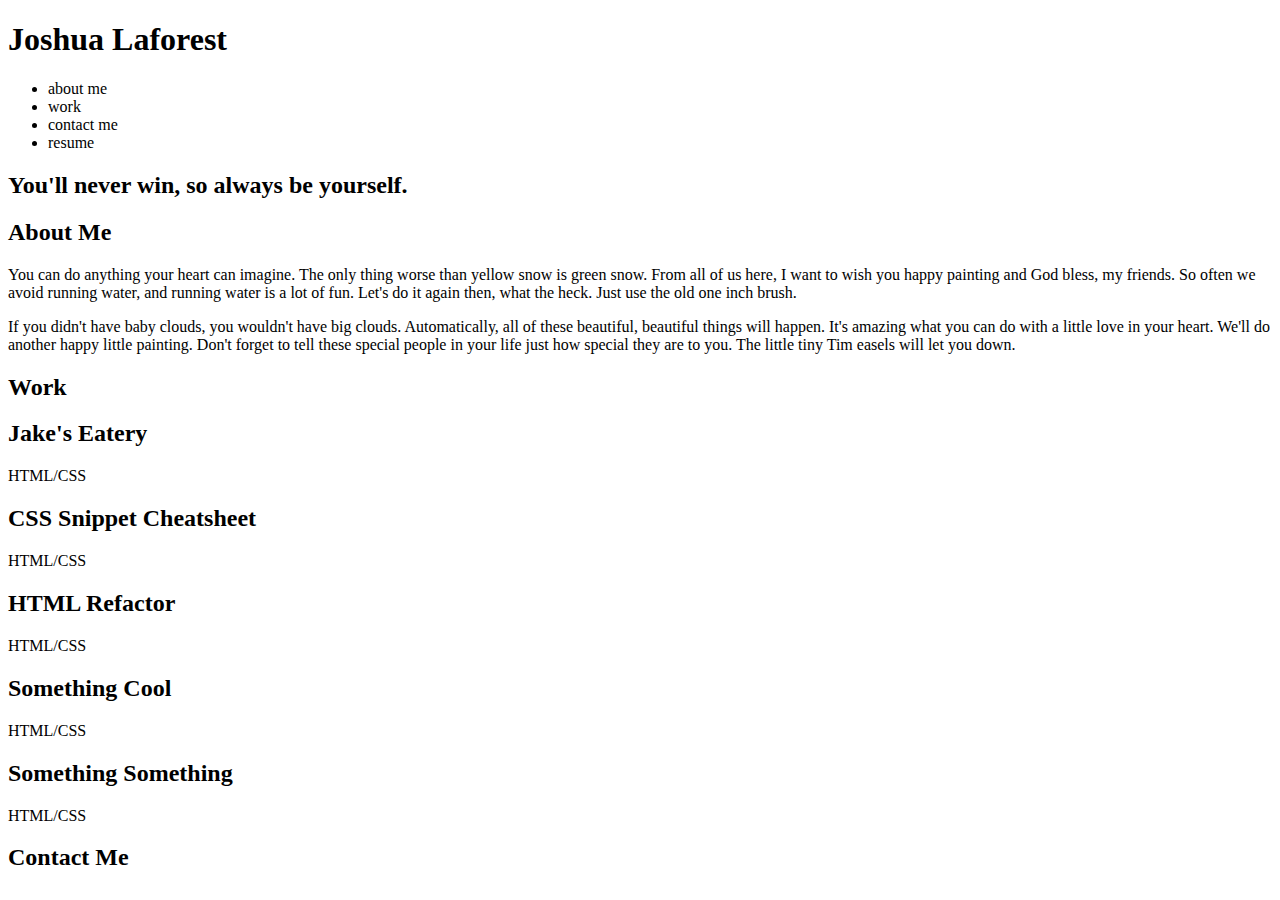
==== starter/index.html @ 03d93b62 "added projects scaffolding to work section" ====
<!DOCTYPE html>
<html lang="en-gb">

<head>
  <meta charset="UTF-8">
  <meta name="viewport" content="width=device-width, initial-scale=1.0">
  <meta http-equiv="X-UA-Compatible" content="ie=edge">
  <title>Joshua Laforest // Web Developer</title>
  <link rel="stylesheet" href="./assets/css/style.css" />
</head>

<body>
  <!-- main logo / nav -->
  <header>
    <h1 class="block-with-title">Joshua Laforest</h1>
    <nav>
      <ul>
        <li>about me</li>
        <li>work</li>
        <li>contact me</li>
        <li>resume</li>
      </ul>
    </nav>
  </header>

  <!-- hero banner -->
  <section class="hero-banner">
    <div>
      <h2 class="block-with-title">You'll never win, so always be yourself.</h2>
    </div>
  </section>

  <main class="page-wrapper">
    <!-- about me -->
    <section class="page-section" id="about">
      <h2>About Me</h2>
      <p>
        You can do anything your heart can imagine. The only thing worse than yellow snow is green snow. From all of us here, I want to wish you happy painting and God bless, my friends. So often we avoid running water, and running water is a lot of fun. Let's do it again then, what the heck. Just use the old one inch brush.
      </p>
      <p>
        If you didn't have baby clouds, you wouldn't have big clouds. Automatically, all of these beautiful, beautiful things will happen. It's amazing what you can do with a little love in your heart. We'll do another happy little painting. Don't forget to tell these special people in your life just how special they are to you. The little tiny Tim easels will let you down.
      </p>
    </section>

    <!-- portfolio container -->
    <section class="page-section" id="work">
      <h2>Work</h2>
      <div class="grid">
        <div class="grid-item">
          <header>
            <h2 class="block-with-title">Jake's Eatery</h2>
            <p>HTML/CSS</p>
          </header>
        </div>
        <div class="grid-item">
          <header>
            <h2 class="block-with-title">CSS Snippet Cheatsheet</h2>
            <p>HTML/CSS</p>
          </header>
        </div>
        <div class="grid-item">
          <header>
            <h2 class="block-with-title">HTML Refactor</h2>
            <p>HTML/CSS</p>
          </header>
        </div>
        <div class="grid-item">
          <header>
            <h2 class="block-with-title">Something Cool</h2>
            <p>HTML/CSS</p>
          </header>
        </div>
        <div class="grid-item">
          <header>
            <h2 class="block-with-title">Something Something</h2>
            <p>HTML/CSS</p>
          </header>
        </div>
      </div>
    </section>

    <!-- contact -->
    <section class="page-section contact" id="contact">
      <h2>Contact Me</h2>
    </section>
  </main>
</body>

</html>
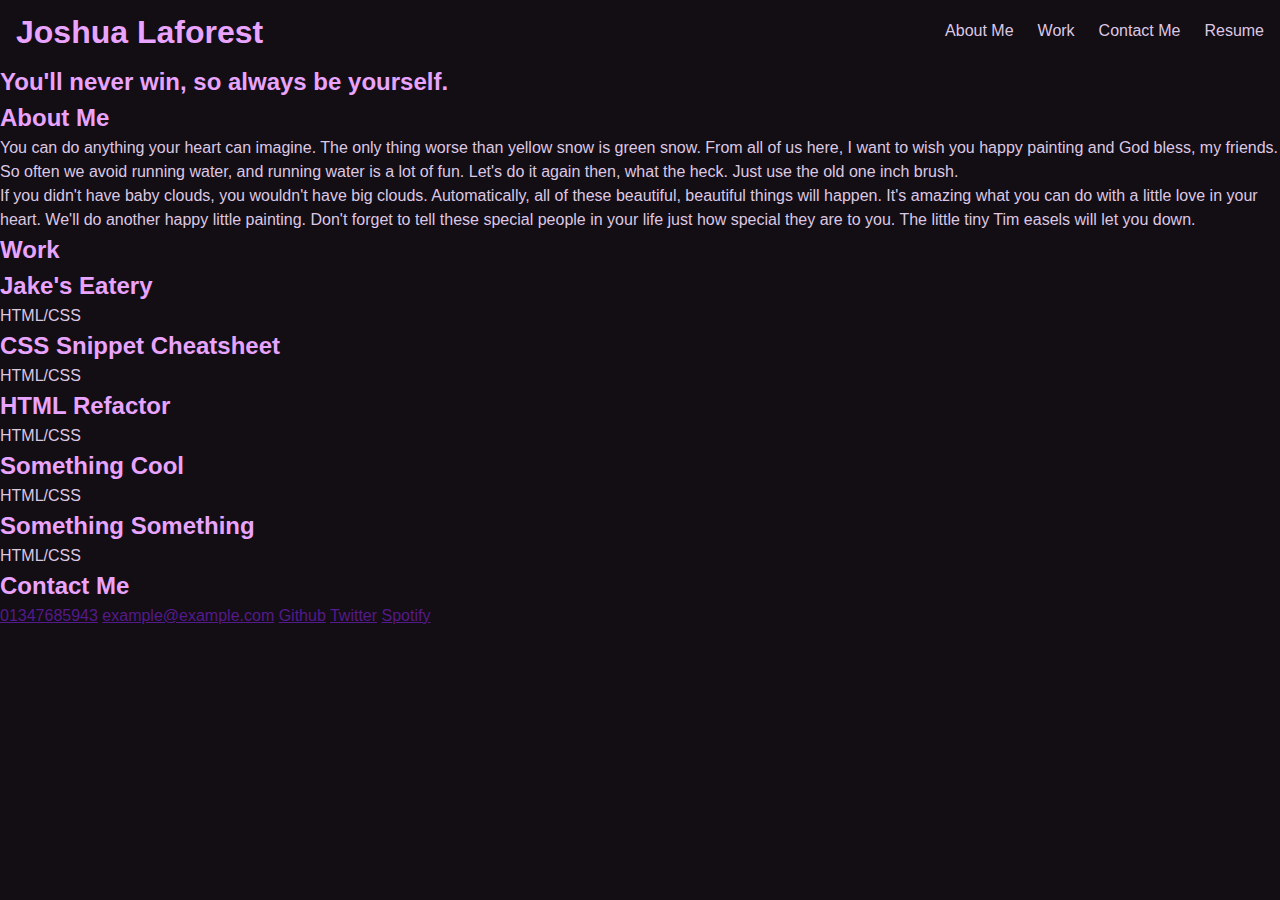
==== commit 6b9b7422: "styled nav links" ====
--- a/starter/index.html
+++ b/starter/index.html
@@ -6,20 +6,18 @@
   <meta name="viewport" content="width=device-width, initial-scale=1.0">
   <meta http-equiv="X-UA-Compatible" content="ie=edge">
   <title>Joshua Laforest // Web Developer</title>
-  <link rel="stylesheet" href="./assets/css/style.css" />
+  <link rel="stylesheet" href="./css/style.css" />
 </head>
 
 <body>
   <!-- main logo / nav -->
-  <header>
+  <header class="navbar">
     <h1 class="block-with-title">Joshua Laforest</h1>
-    <nav>
-      <ul>
-        <li>about me</li>
-        <li>work</li>
-        <li>contact me</li>
-        <li>resume</li>
-      </ul>
+    <nav class="navMenu">
+        <a href="" class="navLink">about me</a>
+        <a href="" class="navLink">work</a>
+        <a href="" class="navLink">contact me</a>
+        <a href="" class="navLink">resume</a>
     </nav>
   </header>
 
@@ -82,6 +80,13 @@
     <!-- contact -->
     <section class="page-section contact" id="contact">
       <h2>Contact Me</h2>
+      <div>
+        <a href="">01347685943</a>
+        <a href="">example@example.com</a>
+        <a href="">Github</a>
+        <a href="">Twitter</a>
+        <a href="">Spotify</a>
+      </div>
     </section>
   </main>
 </body>
--- a/starter/css/style.css
+++ b/starter/css/style.css
@@ -0,0 +1,52 @@
+:root {
+  --bg-color: #130D14;
+  --lighter-bg-color: #2C1F30;
+  --accent: #E8A4FF;
+  --text-color: #DCC8E3;
+}
+
+* {
+  box-sizing: border-box;
+}
+
+body {
+  margin: 0;
+  padding: 0;
+  font-family: 'Trebuchet MS', 'Lucida Sans Unicode', 'Lucida Grande', 'Lucida Sans', Arial, sans-serif;
+  line-height: 1.5;
+  background-color: var(--bg-color);
+  color: var(--text-color);
+}
+
+h1,
+h2,
+h3,
+h4,
+h5,
+h6 {
+  margin: 0;
+  color: var(--accent);
+}
+
+p {
+  margin: 0;
+}
+
+.navbar {
+  display: flex;
+  justify-content: space-between;
+  align-items: center;
+  padding: .5em 1em;
+}
+
+.navMenu {
+  display: flex;
+  gap: 1.5em; 
+}
+
+.navLink {
+  text-decoration: none;
+  color: var(--text-color);
+  text-transform: capitalize;
+  border-bottom: solid 2px transparent;
+}
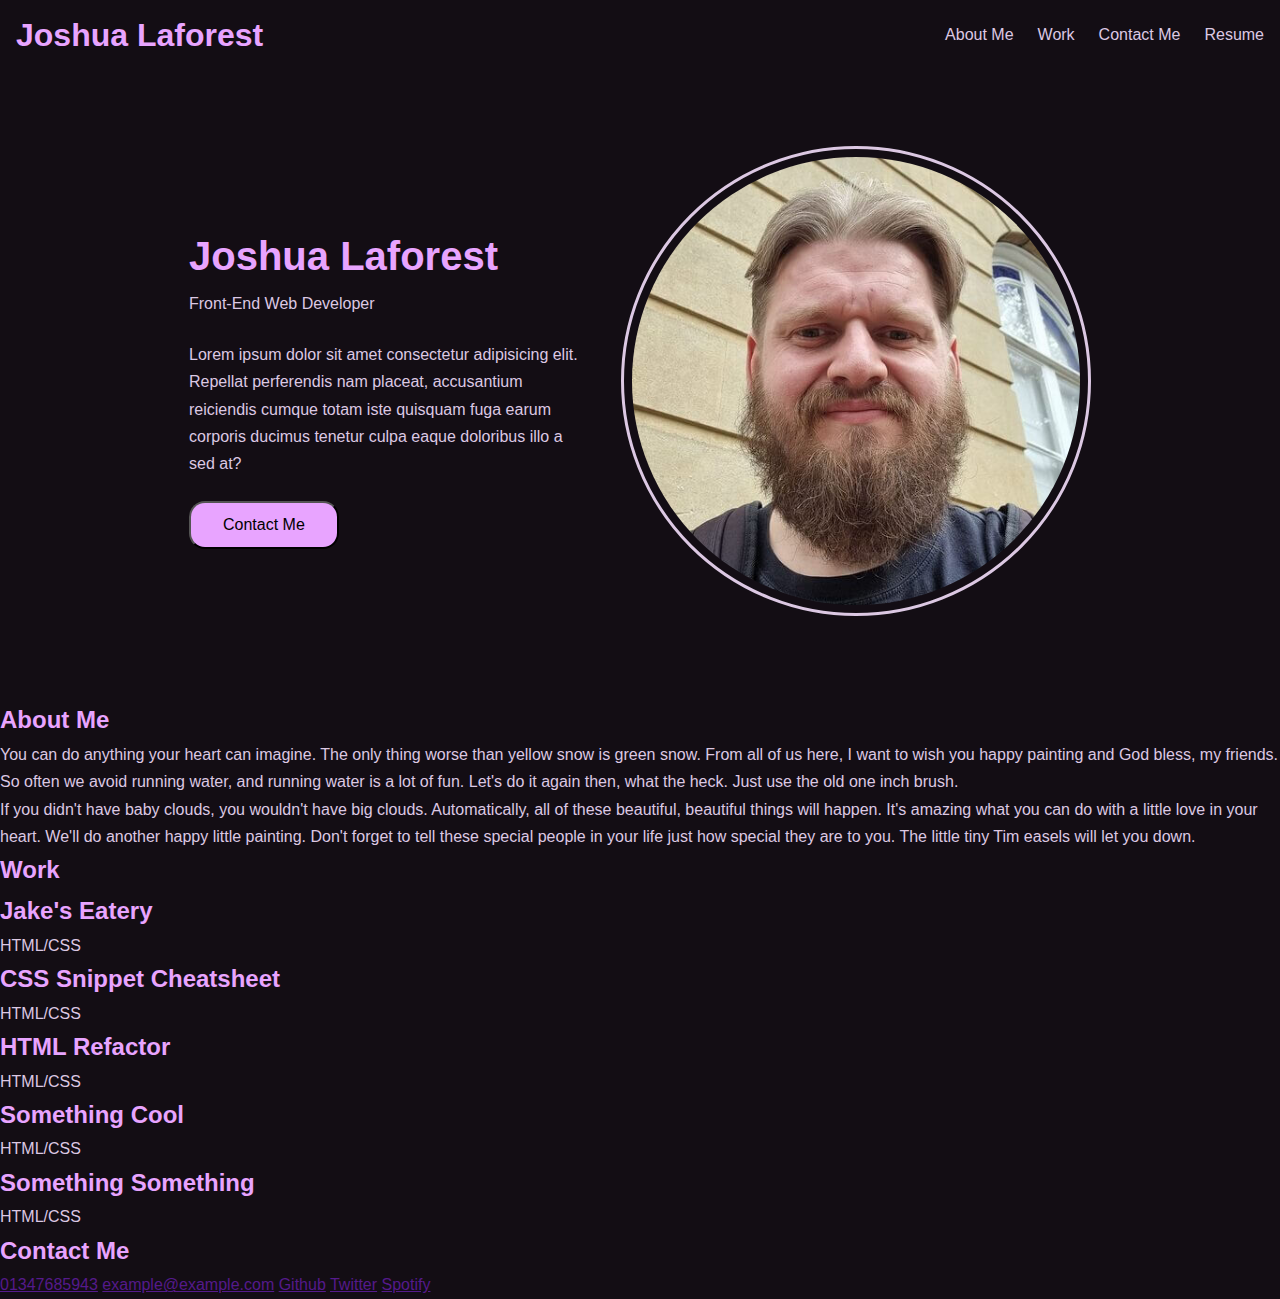
==== commit e3d23f5e: "styling hero section" ====
--- a/starter/index.html
+++ b/starter/index.html
@@ -1,94 +1,116 @@
 <!DOCTYPE html>
 <html lang="en-gb">
+  <head>
+    <meta charset="UTF-8" />
+    <meta name="viewport" content="width=device-width, initial-scale=1.0" />
+    <meta http-equiv="X-UA-Compatible" content="ie=edge" />
+    <title>Joshua Laforest // Web Developer</title>
+    <link rel="stylesheet" href="./css/style.css" />
+  </head>
 
-<head>
-  <meta charset="UTF-8">
-  <meta name="viewport" content="width=device-width, initial-scale=1.0">
-  <meta http-equiv="X-UA-Compatible" content="ie=edge">
-  <title>Joshua Laforest // Web Developer</title>
-  <link rel="stylesheet" href="./css/style.css" />
-</head>
-
-<body>
-  <!-- main logo / nav -->
-  <header class="navbar">
-    <h1 class="block-with-title">Joshua Laforest</h1>
-    <nav class="navMenu">
+  <body>
+    <!-- main logo / nav -->
+    <header class="navbar">
+      <h1 class="block-with-title">Joshua Laforest</h1>
+      <nav class="navMenu">
         <a href="" class="navLink">about me</a>
         <a href="" class="navLink">work</a>
         <a href="" class="navLink">contact me</a>
         <a href="" class="navLink">resume</a>
-    </nav>
-  </header>
+      </nav>
+    </header>
 
-  <!-- hero banner -->
-  <section class="hero-banner">
-    <div>
-      <h2 class="block-with-title">You'll never win, so always be yourself.</h2>
+    <!-- hero banner -->
+    <section class="hero">
+      <div>
+      <div class="heroHeader">
+        <h1 class="heroTitle">Joshua Laforest</h1>
+        <p class="heroSubTitle">Front-End Web Developer</p>
+      </div>
+      <div class="heroContent">
+        <p class="heroParagraph">
+          Lorem ipsum dolor sit amet consectetur adipisicing elit. Repellat
+          perferendis nam placeat, accusantium reiciendis cumque totam iste
+          quisquam fuga earum corporis ducimus tenetur culpa eaque doloribus
+          illo a sed at?
+        </p>
+        <button>contact me</button>
+      </div>
     </div>
-  </section>
-
-  <main class="page-wrapper">
-    <!-- about me -->
-    <section class="page-section" id="about">
-      <h2>About Me</h2>
-      <p>
-        You can do anything your heart can imagine. The only thing worse than yellow snow is green snow. From all of us here, I want to wish you happy painting and God bless, my friends. So often we avoid running water, and running water is a lot of fun. Let's do it again then, what the heck. Just use the old one inch brush.
-      </p>
-      <p>
-        If you didn't have baby clouds, you wouldn't have big clouds. Automatically, all of these beautiful, beautiful things will happen. It's amazing what you can do with a little love in your heart. We'll do another happy little painting. Don't forget to tell these special people in your life just how special they are to you. The little tiny Tim easels will let you down.
-      </p>
+    <div class="heroImgWrapper">
+      <img src="./images/avatar.jpg" alt="joshua laforest" class="heroImg" />
+    </div>
     </section>
 
-    <!-- portfolio container -->
-    <section class="page-section" id="work">
-      <h2>Work</h2>
-      <div class="grid">
-        <div class="grid-item">
-          <header>
-            <h2 class="block-with-title">Jake's Eatery</h2>
-            <p>HTML/CSS</p>
-          </header>
+    <main class="page-wrapper">
+      <!-- about me -->
+      <section class="page-section" id="about">
+        <h2>About Me</h2>
+        <p>
+          You can do anything your heart can imagine. The only thing worse than
+          yellow snow is green snow. From all of us here, I want to wish you
+          happy painting and God bless, my friends. So often we avoid running
+          water, and running water is a lot of fun. Let's do it again then, what
+          the heck. Just use the old one inch brush.
+        </p>
+        <p>
+          If you didn't have baby clouds, you wouldn't have big clouds.
+          Automatically, all of these beautiful, beautiful things will happen.
+          It's amazing what you can do with a little love in your heart. We'll
+          do another happy little painting. Don't forget to tell these special
+          people in your life just how special they are to you. The little tiny
+          Tim easels will let you down.
+        </p>
+      </section>
+
+      <!-- portfolio container -->
+      <section class="page-section" id="work">
+        <h2>Work</h2>
+        <div class="grid">
+          <div class="grid-item">
+            <header>
+              <h2 class="block-with-title">Jake's Eatery</h2>
+              <p>HTML/CSS</p>
+            </header>
+          </div>
+          <div class="grid-item">
+            <header>
+              <h2 class="block-with-title">CSS Snippet Cheatsheet</h2>
+              <p>HTML/CSS</p>
+            </header>
+          </div>
+          <div class="grid-item">
+            <header>
+              <h2 class="block-with-title">HTML Refactor</h2>
+              <p>HTML/CSS</p>
+            </header>
+          </div>
+          <div class="grid-item">
+            <header>
+              <h2 class="block-with-title">Something Cool</h2>
+              <p>HTML/CSS</p>
+            </header>
+          </div>
+          <div class="grid-item">
+            <header>
+              <h2 class="block-with-title">Something Something</h2>
+              <p>HTML/CSS</p>
+            </header>
+          </div>
         </div>
-        <div class="grid-item">
-          <header>
-            <h2 class="block-with-title">CSS Snippet Cheatsheet</h2>
-            <p>HTML/CSS</p>
-          </header>
+      </section>
+
+      <!-- contact -->
+      <section class="page-section contact" id="contact">
+        <h2>Contact Me</h2>
+        <div>
+          <a href="">01347685943</a>
+          <a href="">example@example.com</a>
+          <a href="">Github</a>
+          <a href="">Twitter</a>
+          <a href="">Spotify</a>
         </div>
-        <div class="grid-item">
-          <header>
-            <h2 class="block-with-title">HTML Refactor</h2>
-            <p>HTML/CSS</p>
-          </header>
-        </div>
-        <div class="grid-item">
-          <header>
-            <h2 class="block-with-title">Something Cool</h2>
-            <p>HTML/CSS</p>
-          </header>
-        </div>
-        <div class="grid-item">
-          <header>
-            <h2 class="block-with-title">Something Something</h2>
-            <p>HTML/CSS</p>
-          </header>
-        </div>
-      </div>
-    </section>
-
-    <!-- contact -->
-    <section class="page-section contact" id="contact">
-      <h2>Contact Me</h2>
-      <div>
-        <a href="">01347685943</a>
-        <a href="">example@example.com</a>
-        <a href="">Github</a>
-        <a href="">Twitter</a>
-        <a href="">Spotify</a>
-      </div>
-    </section>
-  </main>
-</body>
-
-</html>+      </section>
+    </main>
+  </body>
+</html>
--- a/starter/css/style.css
+++ b/starter/css/style.css
@@ -13,7 +13,7 @@
   margin: 0;
   padding: 0;
   font-family: 'Trebuchet MS', 'Lucida Sans Unicode', 'Lucida Grande', 'Lucida Sans', Arial, sans-serif;
-  line-height: 1.5;
+  line-height: 1.7;
   background-color: var(--bg-color);
   color: var(--text-color);
 }
@@ -30,6 +30,10 @@
 
 p {
   margin: 0;
+}
+
+img {
+  max-width: 100%;
 }
 
 .navbar {
@@ -50,3 +54,43 @@
   text-transform: capitalize;
   border-bottom: solid 2px transparent;
 }
+
+.hero {
+  padding: 1em;
+  display: flex;
+  justify-content: center;
+  align-items: center;
+  gap: 2em;
+  height: 70vh;
+}
+
+.heroHeader {
+  margin-bottom: 1.5em;
+}
+
+.heroTitle {
+  font-size: 2.5em;
+  font-weight: 900;
+}
+
+.heroParagraph {
+  width: 100%;
+  max-width: 400px;
+  margin-bottom: 1.5em;
+}
+
+.heroImg {
+  width: 29.375em;
+  height: 29.375em;
+  border-radius: 50%;
+  padding: .5em;
+  border: solid 3px var(--text-color);
+}
+
+button {
+  background-color: var(--accent);
+  padding: .8em 2em;
+  border-radius: 1em;
+  font-size: inherit;
+  text-transform: capitalize;
+}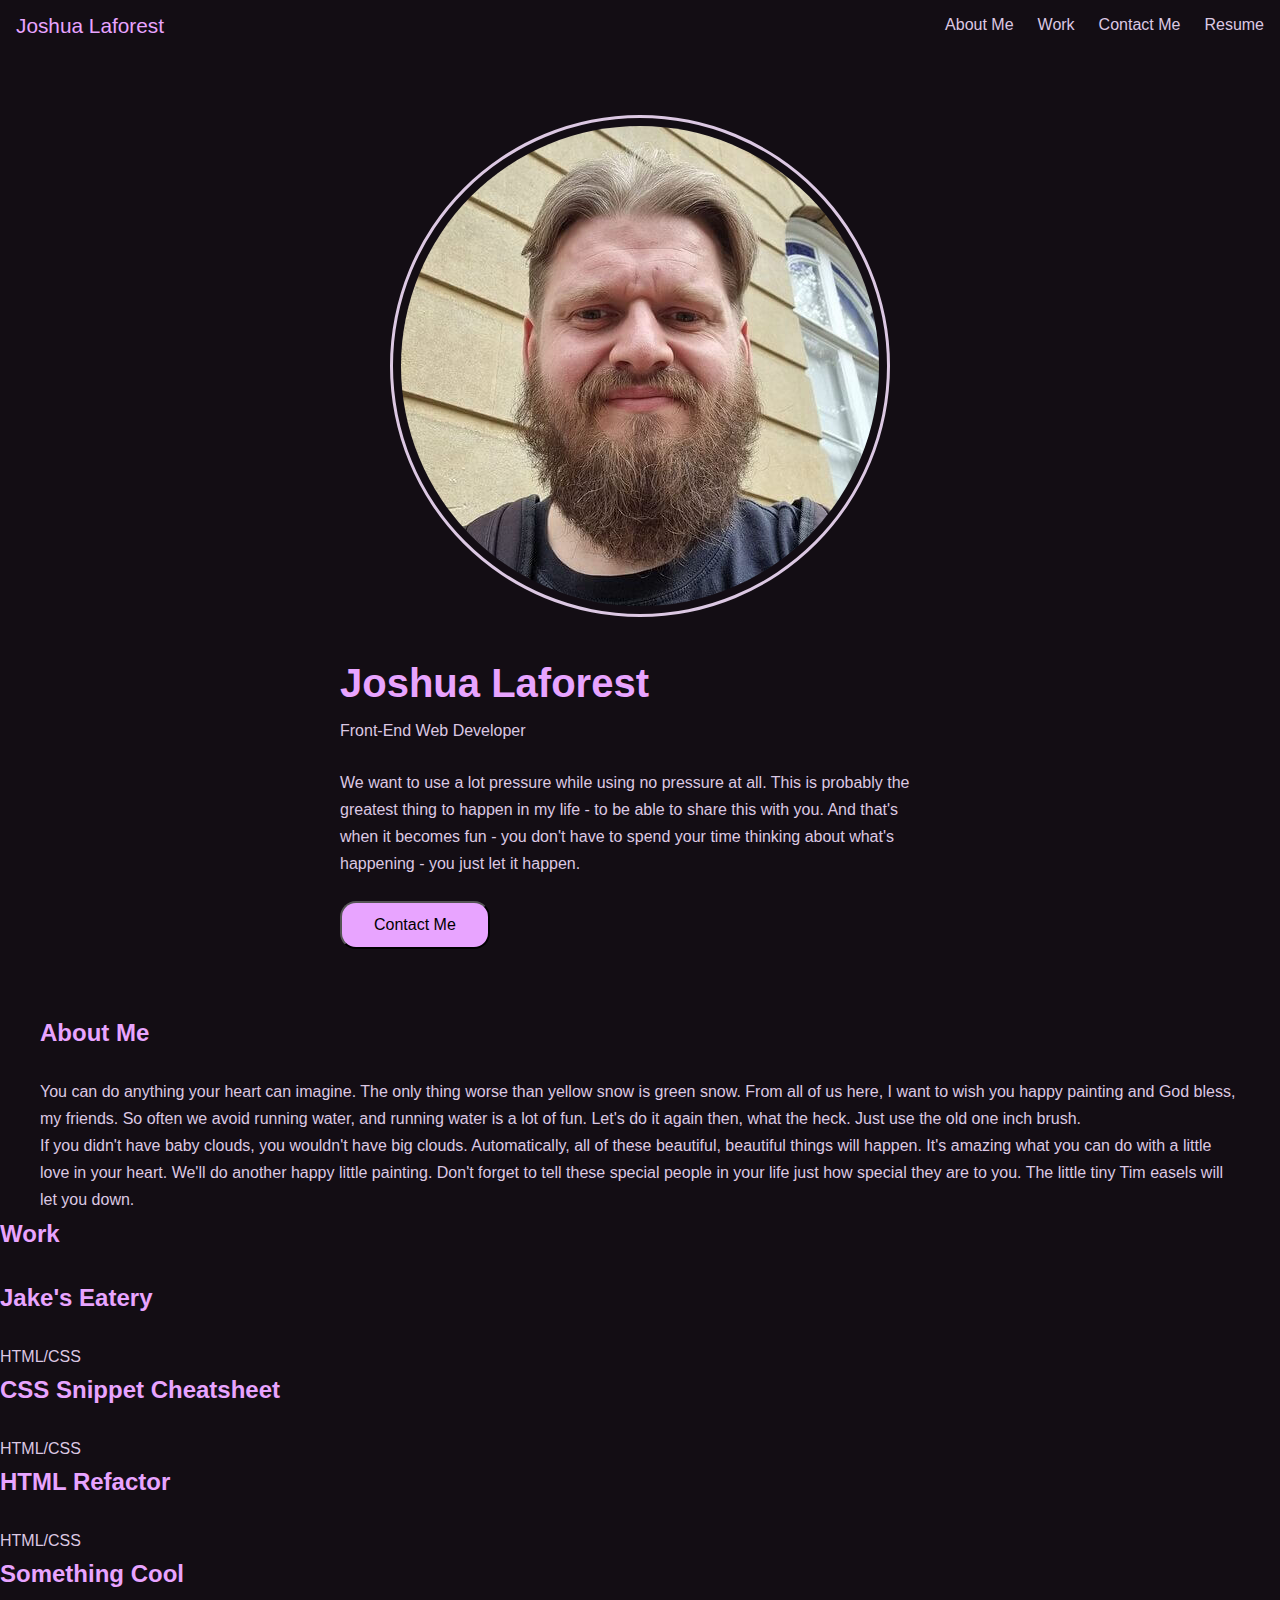
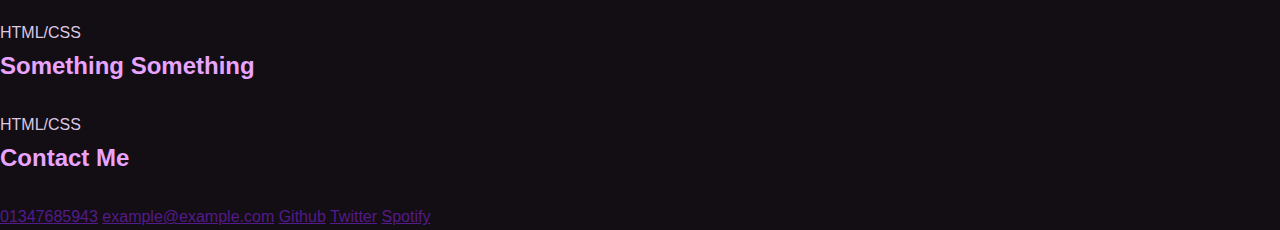
==== commit 1bec75b2: "styling about section" ====
--- a/starter/index.html
+++ b/starter/index.html
@@ -10,8 +10,8 @@
 
   <body>
     <!-- main logo / nav -->
-    <header class="navbar">
-      <h1 class="block-with-title">Joshua Laforest</h1>
+    <header class="navbar container-lg">
+      <p class="brand">Joshua Laforest</p>
       <nav class="navMenu">
         <a href="" class="navLink">about me</a>
         <a href="" class="navLink">work</a>
@@ -21,7 +21,7 @@
     </header>
 
     <!-- hero banner -->
-    <section class="hero">
+    <section class="hero container">
       <div>
       <div class="heroHeader">
         <h1 class="heroTitle">Joshua Laforest</h1>
@@ -29,22 +29,17 @@
       </div>
       <div class="heroContent">
         <p class="heroParagraph">
-          Lorem ipsum dolor sit amet consectetur adipisicing elit. Repellat
-          perferendis nam placeat, accusantium reiciendis cumque totam iste
-          quisquam fuga earum corporis ducimus tenetur culpa eaque doloribus
-          illo a sed at?
+          We want to use a lot pressure while using no pressure at all. This is probably the greatest thing to happen in my life - to be able to share this with you. And that's when it becomes fun - you don't have to spend your time thinking about what's happening - you just let it happen.
         </p>
         <button>contact me</button>
       </div>
     </div>
-    <div class="heroImgWrapper">
       <img src="./images/avatar.jpg" alt="joshua laforest" class="heroImg" />
-    </div>
     </section>
 
     <main class="page-wrapper">
       <!-- about me -->
-      <section class="page-section" id="about">
+      <section class="page-section container-sml" id="about">
         <h2>About Me</h2>
         <p>
           You can do anything your heart can imagine. The only thing worse than
--- a/starter/css/style.css
+++ b/starter/css/style.css
@@ -28,12 +28,39 @@
   color: var(--accent);
 }
 
+h2 {
+  margin-bottom: 1em;
+}
+
 p {
   margin: 0;
 }
 
 img {
   max-width: 100%;
+}
+
+.container-lg {
+  width: 100%;
+  max-width: 1900px;
+  margin: 0 auto;
+}
+
+.container {
+  width: 100%;
+  max-width: 1600px;
+  margin: 0 auto;
+}
+
+.container-sml {
+  width: 100%;
+  max-width: 1200px;
+  margin: 0 auto;
+}
+
+.brand {
+  font-size: 1.3em;
+  color: var(--accent);
 }
 
 .navbar {
@@ -56,12 +83,12 @@
 }
 
 .hero {
-  padding: 1em;
+  padding: 4em 1em;
   display: flex;
+  flex-direction: column-reverse;
   justify-content: center;
   align-items: center;
   gap: 2em;
-  height: 70vh;
 }
 
 .heroHeader {
@@ -75,13 +102,11 @@
 
 .heroParagraph {
   width: 100%;
-  max-width: 400px;
+  max-width: 600px;
   margin-bottom: 1.5em;
 }
 
 .heroImg {
-  width: 29.375em;
-  height: 29.375em;
   border-radius: 50%;
   padding: .5em;
   border: solid 3px var(--text-color);
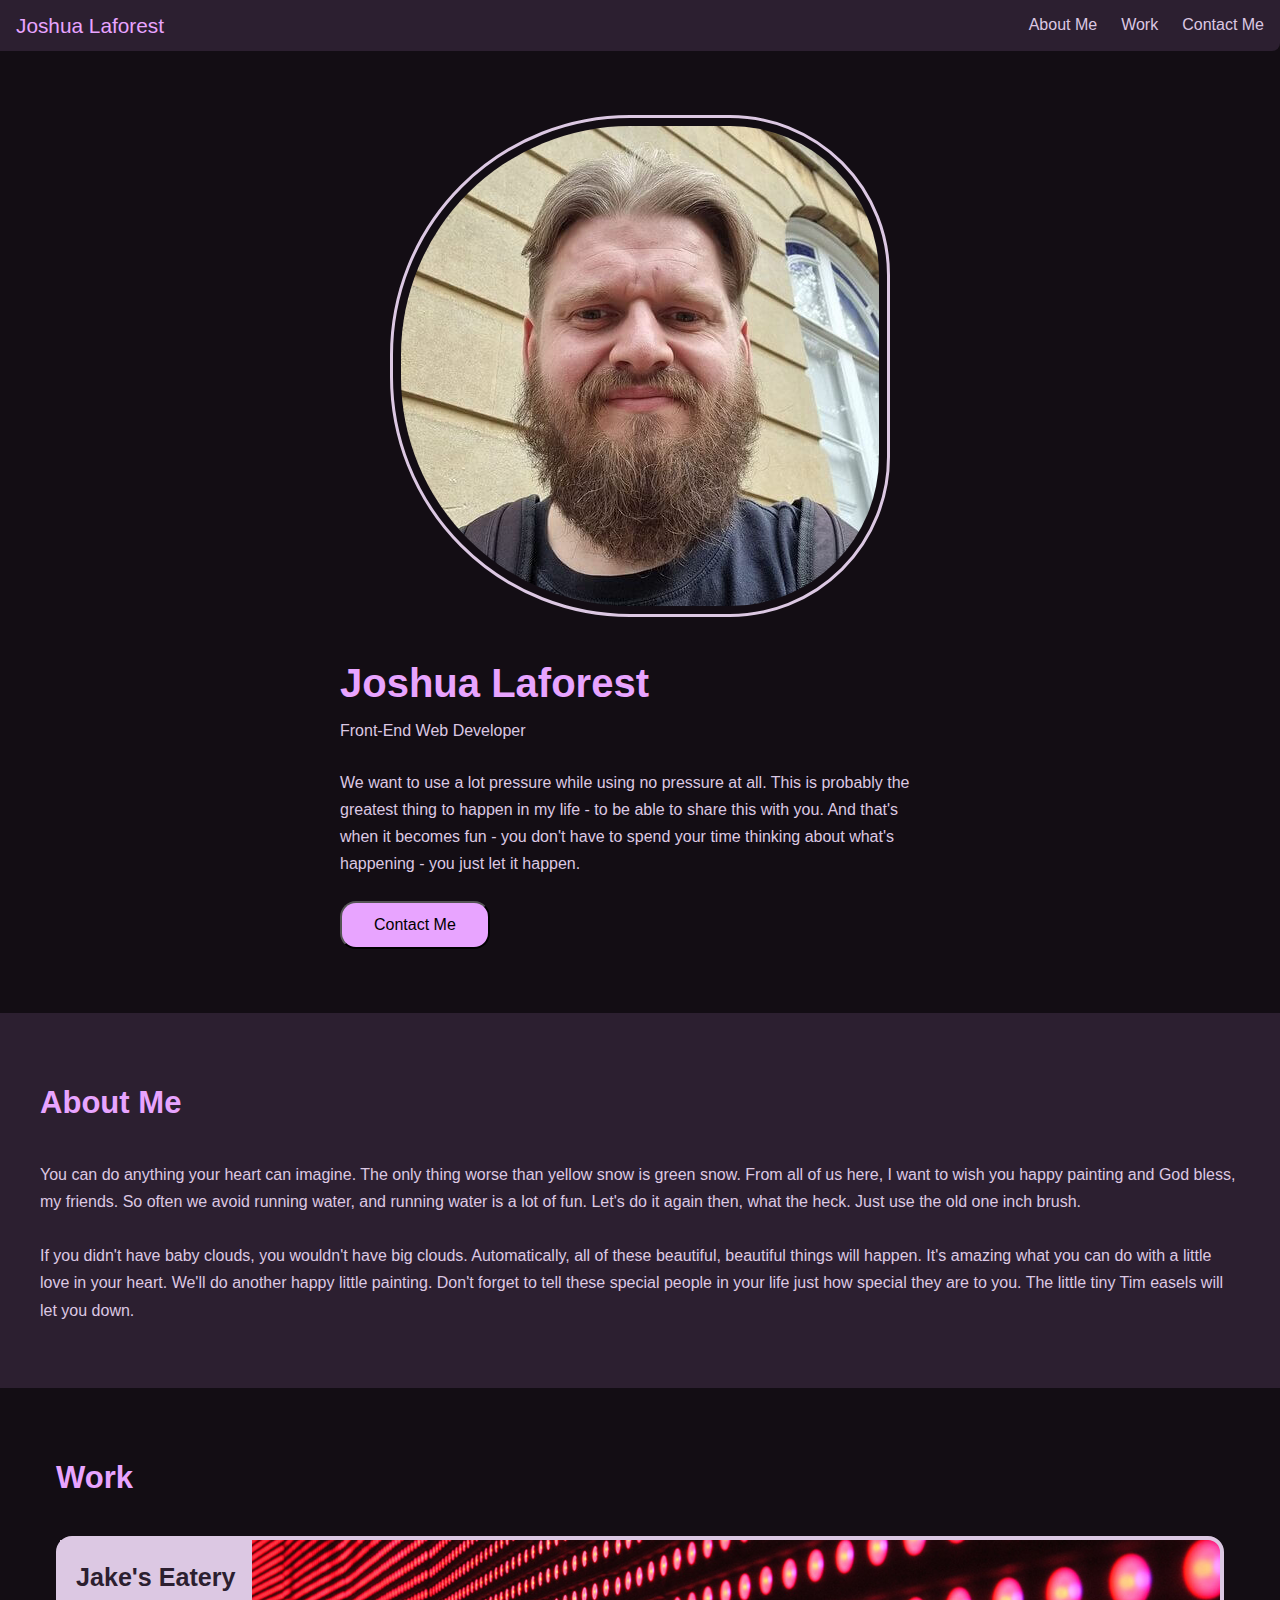
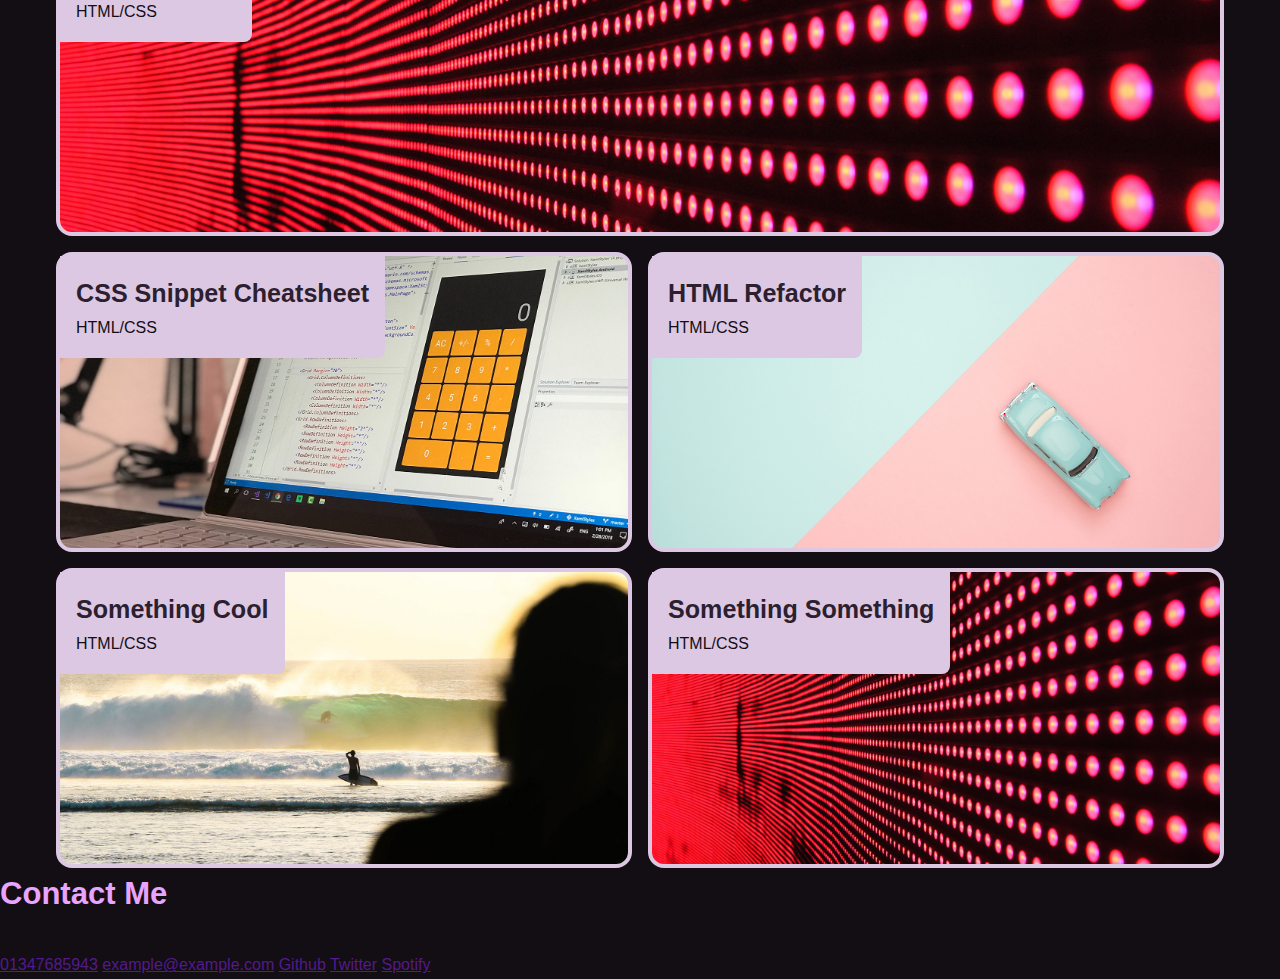
==== commit df9f7d8a: "styling projects grid" ====
--- a/starter/index.html
+++ b/starter/index.html
@@ -13,10 +13,9 @@
     <header class="navbar container-lg">
       <p class="brand">Joshua Laforest</p>
       <nav class="navMenu">
-        <a href="" class="navLink">about me</a>
-        <a href="" class="navLink">work</a>
-        <a href="" class="navLink">contact me</a>
-        <a href="" class="navLink">resume</a>
+        <a href="#about" class="navLink">about me</a>
+        <a href="#work" class="navLink">work</a>
+        <a href="#contact" class="navLink">contact me</a>
       </nav>
     </header>
 
@@ -37,9 +36,10 @@
       <img src="./images/avatar.jpg" alt="joshua laforest" class="heroImg" />
     </section>
 
-    <main class="page-wrapper">
+    <main class="page-wrapper container-lg">
       <!-- about me -->
-      <section class="page-section container-sml" id="about">
+      <section class="about-section" id="about">
+        <div class="container-sml">
         <h2>About Me</h2>
         <p>
           You can do anything your heart can imagine. The only thing worse than
@@ -48,6 +48,7 @@
           water, and running water is a lot of fun. Let's do it again then, what
           the heck. Just use the old one inch brush.
         </p>
+        <br>
         <p>
           If you didn't have baby clouds, you wouldn't have big clouds.
           Automatically, all of these beautiful, beautiful things will happen.
@@ -56,39 +57,40 @@
           people in your life just how special they are to you. The little tiny
           Tim easels will let you down.
         </p>
+      </div>
       </section>
 
       <!-- portfolio container -->
-      <section class="page-section" id="work">
+      <section class="page-section container-sml" id="work">
         <h2>Work</h2>
-        <div class="grid">
-          <div class="grid-item">
+        <div class="work-grid">
+          <div class="work-grid-item" id="projectOne">
             <header>
-              <h2 class="block-with-title">Jake's Eatery</h2>
+              <h3>Jake's Eatery</h3>
               <p>HTML/CSS</p>
             </header>
           </div>
-          <div class="grid-item">
+          <div class="work-grid-item" id="projectTwo">
             <header>
-              <h2 class="block-with-title">CSS Snippet Cheatsheet</h2>
+              <h3>CSS Snippet Cheatsheet</h3>
               <p>HTML/CSS</p>
             </header>
           </div>
-          <div class="grid-item">
+          <div class="work-grid-item" id="projectThree">
             <header>
-              <h2 class="block-with-title">HTML Refactor</h2>
+              <h3>HTML Refactor</h3>
               <p>HTML/CSS</p>
             </header>
           </div>
-          <div class="grid-item">
+          <div class="work-grid-item" id="projectFour">
             <header>
-              <h2 class="block-with-title">Something Cool</h2>
+              <h3>Something Cool</h3>
               <p>HTML/CSS</p>
             </header>
           </div>
-          <div class="grid-item">
+          <div class="work-grid-item" id="projectFive">
             <header>
-              <h2 class="block-with-title">Something Something</h2>
+              <h3>Something Something</h3>
               <p>HTML/CSS</p>
             </header>
           </div>
--- a/starter/css/style.css
+++ b/starter/css/style.css
@@ -30,6 +30,12 @@
 
 h2 {
   margin-bottom: 1em;
+  font-size: clamp(1.6rem, 1.4667rem + 0.5926vw, 2rem);
+}
+
+h3 {
+  font-size: clamp(1.4rem, 1.3333rem + 0.2963vw, 1.6rem);
+  color: var(--lighter-bg-color);
 }
 
 p {
@@ -38,6 +44,21 @@
 
 img {
   max-width: 100%;
+}
+
+header {
+  background-color: var(--lighter-bg-color);
+  padding: 1em;
+  border-bottom-right-radius: .5em;
+  width: max-content;
+}
+
+button {
+  background-color: var(--accent);
+  padding: .8em 2em;
+  border-radius: 1em;
+  font-size: inherit;
+  text-transform: capitalize;
 }
 
 .container-lg {
@@ -107,15 +128,76 @@
 }
 
 .heroImg {
-  border-radius: 50%;
+  border-radius: 15em 10em 10em 15em;
   padding: .5em;
   border: solid 3px var(--text-color);
 }
 
-button {
-  background-color: var(--accent);
-  padding: .8em 2em;
+.about-section {
+  background-color: var(--lighter-bg-color);
+  padding: 4em 1em;
+  margin-bottom: 4em;
+}
+
+#work {
+  padding: 0 1em;
+}
+
+.work-grid {
+  display: grid;
+  grid-template-columns: repeat(2, 1fr);
+  grid-template-rows: repeat(3, 18.75em);
+  grid-template-areas: 
+  "projectOne projectOne"
+  "projectTwo projectThree"
+  "projectFour projectFive"
+  ;
+  gap: 1em;
+}
+
+.work-grid-item {
   border-radius: 1em;
-  font-size: inherit;
-  text-transform: capitalize;
+  border: solid .3em var(--text-color);
+}
+
+.work-grid-item header {
+  background-color: var(--text-color);
+  color: var(--bg-color);
+}
+
+#projectOne {
+  grid-area: projectOne;
+  background-image: url(/starter/images/02-portfolio-1.jpg);
+  background-position: center;
+  background-size: cover;
+}
+
+#projectTwo {
+  grid-area: projectTwo;
+  background-image: url(/starter/images/02-portfolio-2.jpg);
+  background-position: center;
+  background-size: cover;
+}
+
+#projectThree {
+  grid-area: projectThree;
+  background-image: url(/starter/images/02-portfolio-3.jpg);
+  background-position: center;
+  background-size: cover;
+}
+
+#projectFour {
+  grid-area: projectFour;
+  background-image: url(/starter/images/02-portfolio-4.jpg);
+  background-position: center;
+  background-size: cover;
+  
+}
+
+#projectFive {
+  grid-area: projectFive;
+  background-image: url(/starter/images/02-portfolio-1.jpg);
+  background-position: center;
+  background-size: cover;
+  
 }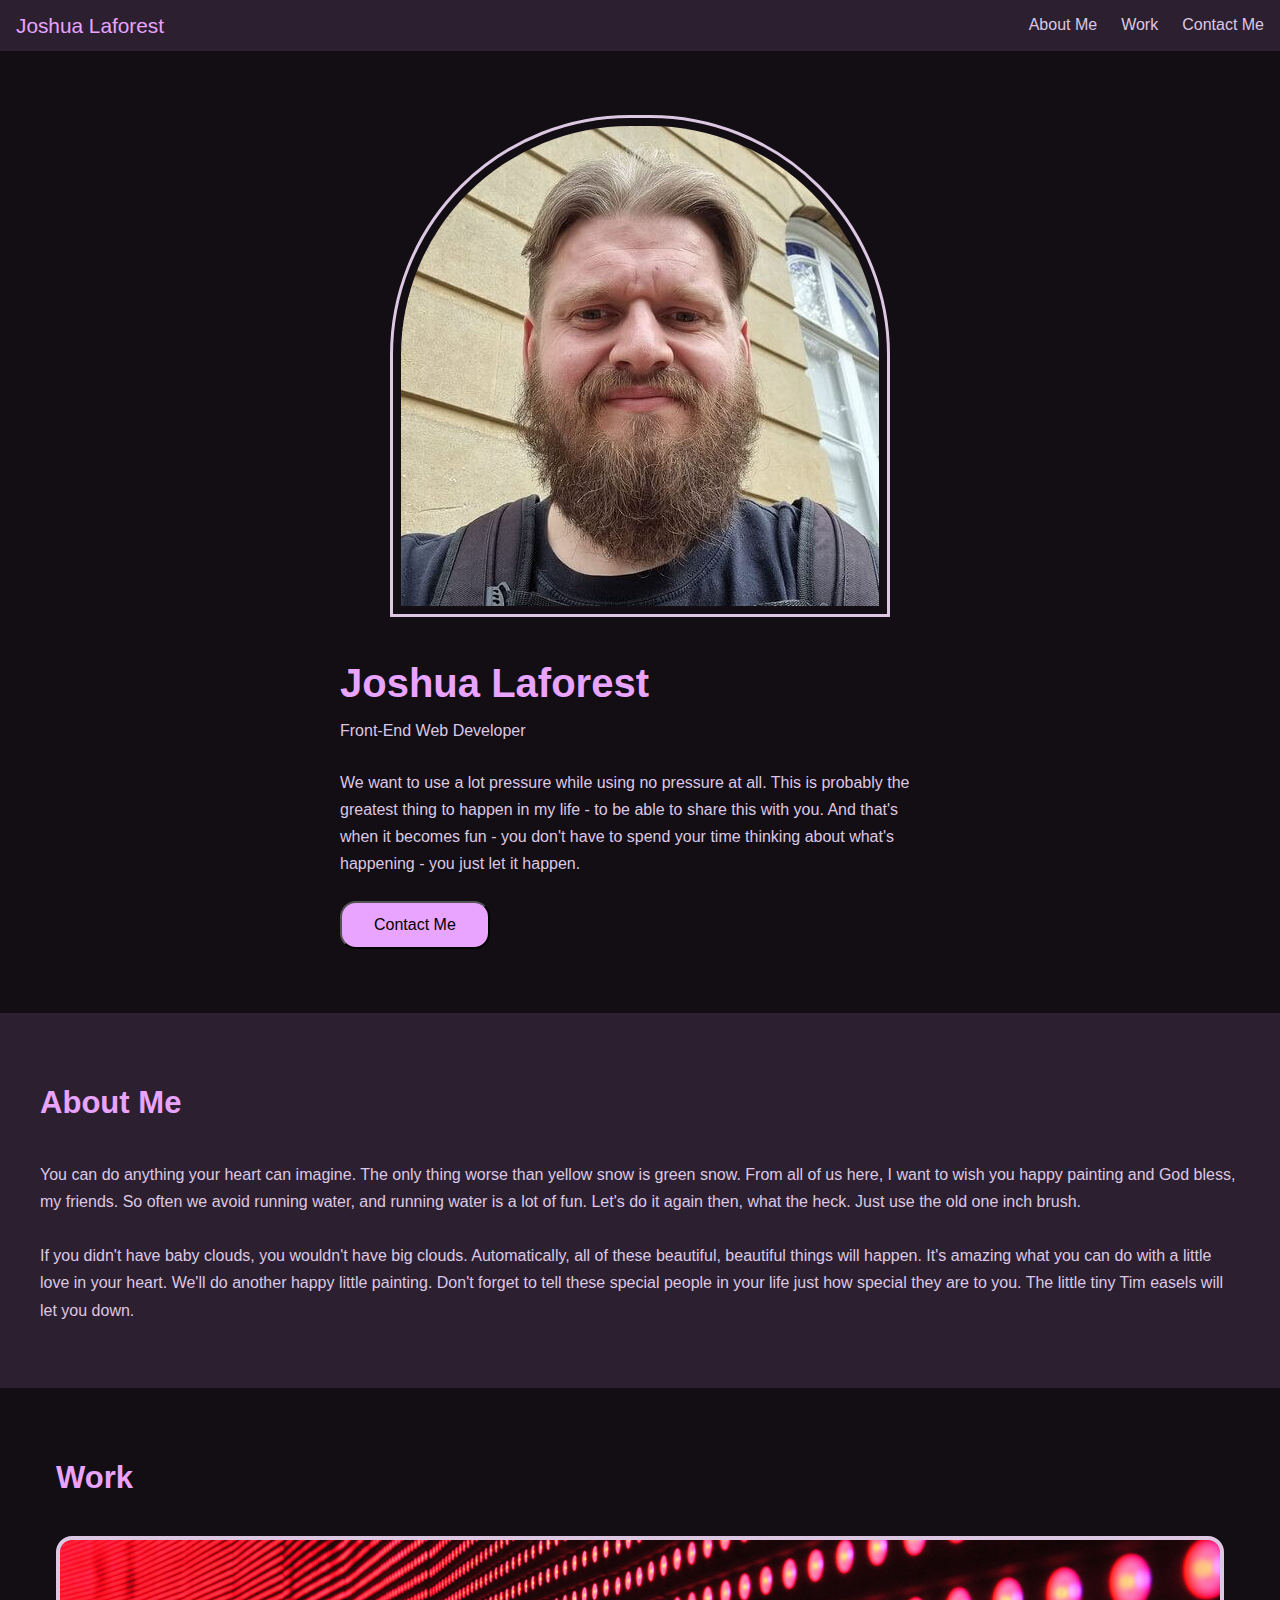
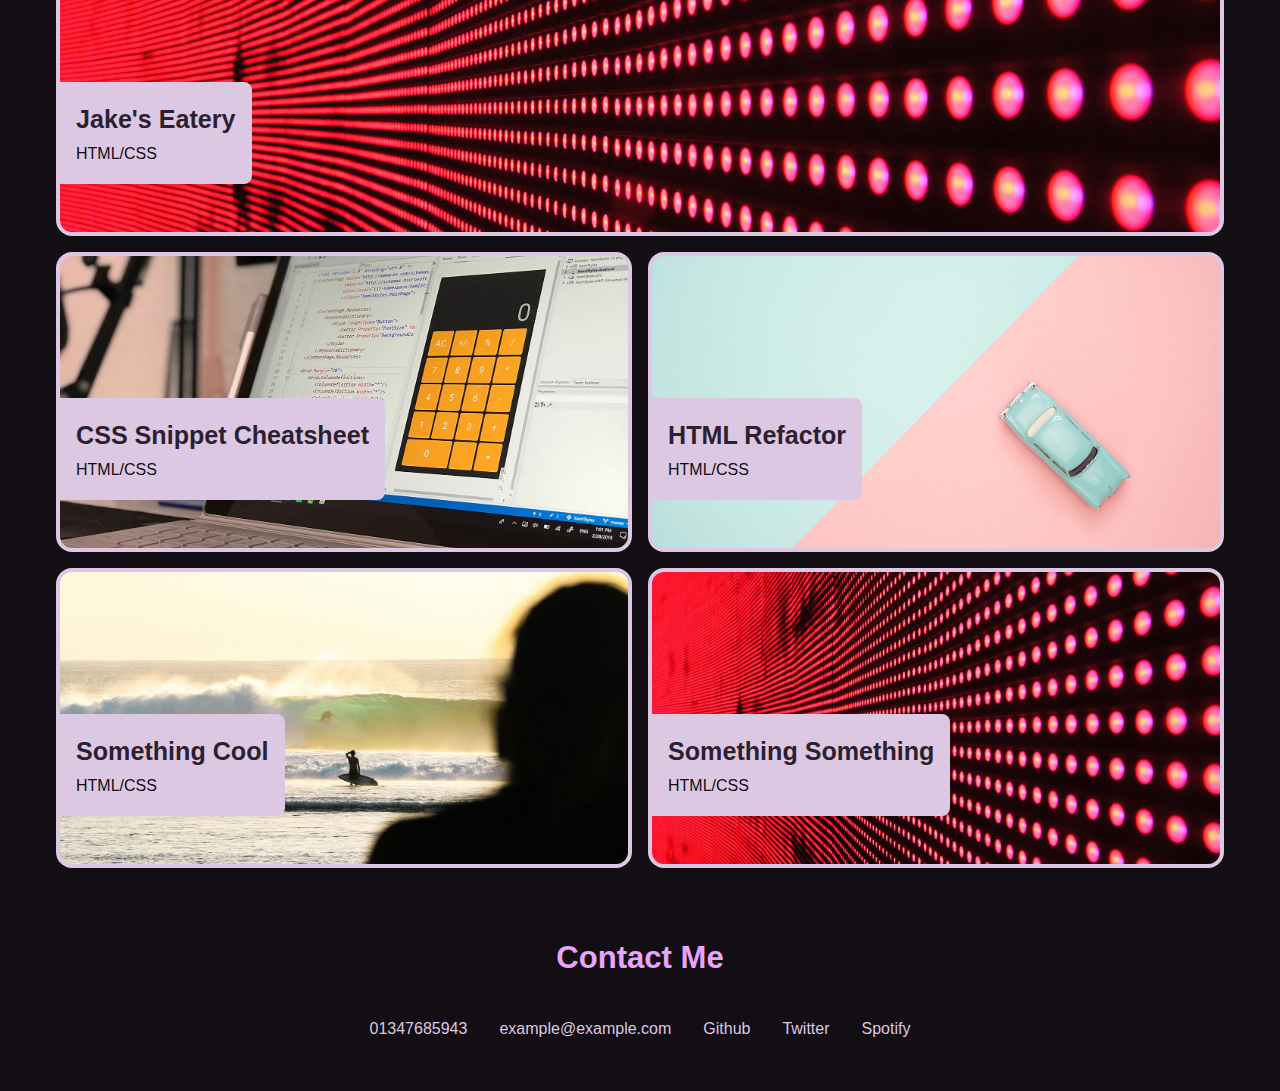
==== commit 0b32fb0e: "styled contact section" ====
--- a/starter/index.html
+++ b/starter/index.html
@@ -98,7 +98,7 @@
       </section>
 
       <!-- contact -->
-      <section class="page-section contact" id="contact">
+      <section class="page-section contact container" id="contact">
         <h2>Contact Me</h2>
         <div>
           <a href="">01347685943</a>
--- a/starter/css/style.css
+++ b/starter/css/style.css
@@ -49,8 +49,6 @@
 header {
   background-color: var(--lighter-bg-color);
   padding: 1em;
-  border-bottom-right-radius: .5em;
-  width: max-content;
 }
 
 button {
@@ -128,7 +126,7 @@
 }
 
 .heroImg {
-  border-radius: 15em 10em 10em 15em;
+  border-radius: 15em 15em 0 0;
   padding: .5em;
   border: solid 3px var(--text-color);
 }
@@ -141,11 +139,12 @@
 
 #work {
   padding: 0 1em;
+  margin-bottom: 4em;
 }
 
 .work-grid {
   display: grid;
-  grid-template-columns: repeat(2, 1fr);
+  grid-template-columns: 1fr 1fr;
   grid-template-rows: repeat(3, 18.75em);
   grid-template-areas: 
   "projectOne projectOne"
@@ -158,11 +157,15 @@
 .work-grid-item {
   border-radius: 1em;
   border: solid .3em var(--text-color);
+  display: flex;
+  align-items: flex-end;
 }
 
 .work-grid-item header {
   background-color: var(--text-color);
   color: var(--bg-color);
+  margin-bottom: 3em;
+  border-radius: 0 .5em .5em 0;
 }
 
 #projectOne {
@@ -200,4 +203,21 @@
   background-position: center;
   background-size: cover;
   
+}
+
+#contact h2 {
+  text-align: center;
+}
+
+#contact div {
+  display: flex;
+  justify-content: center;
+  flex-wrap: wrap;
+  gap: 2em;
+  margin-bottom: 3em;
+}
+
+#contact a {
+  text-decoration: none;
+  color: var(--text-color);
 }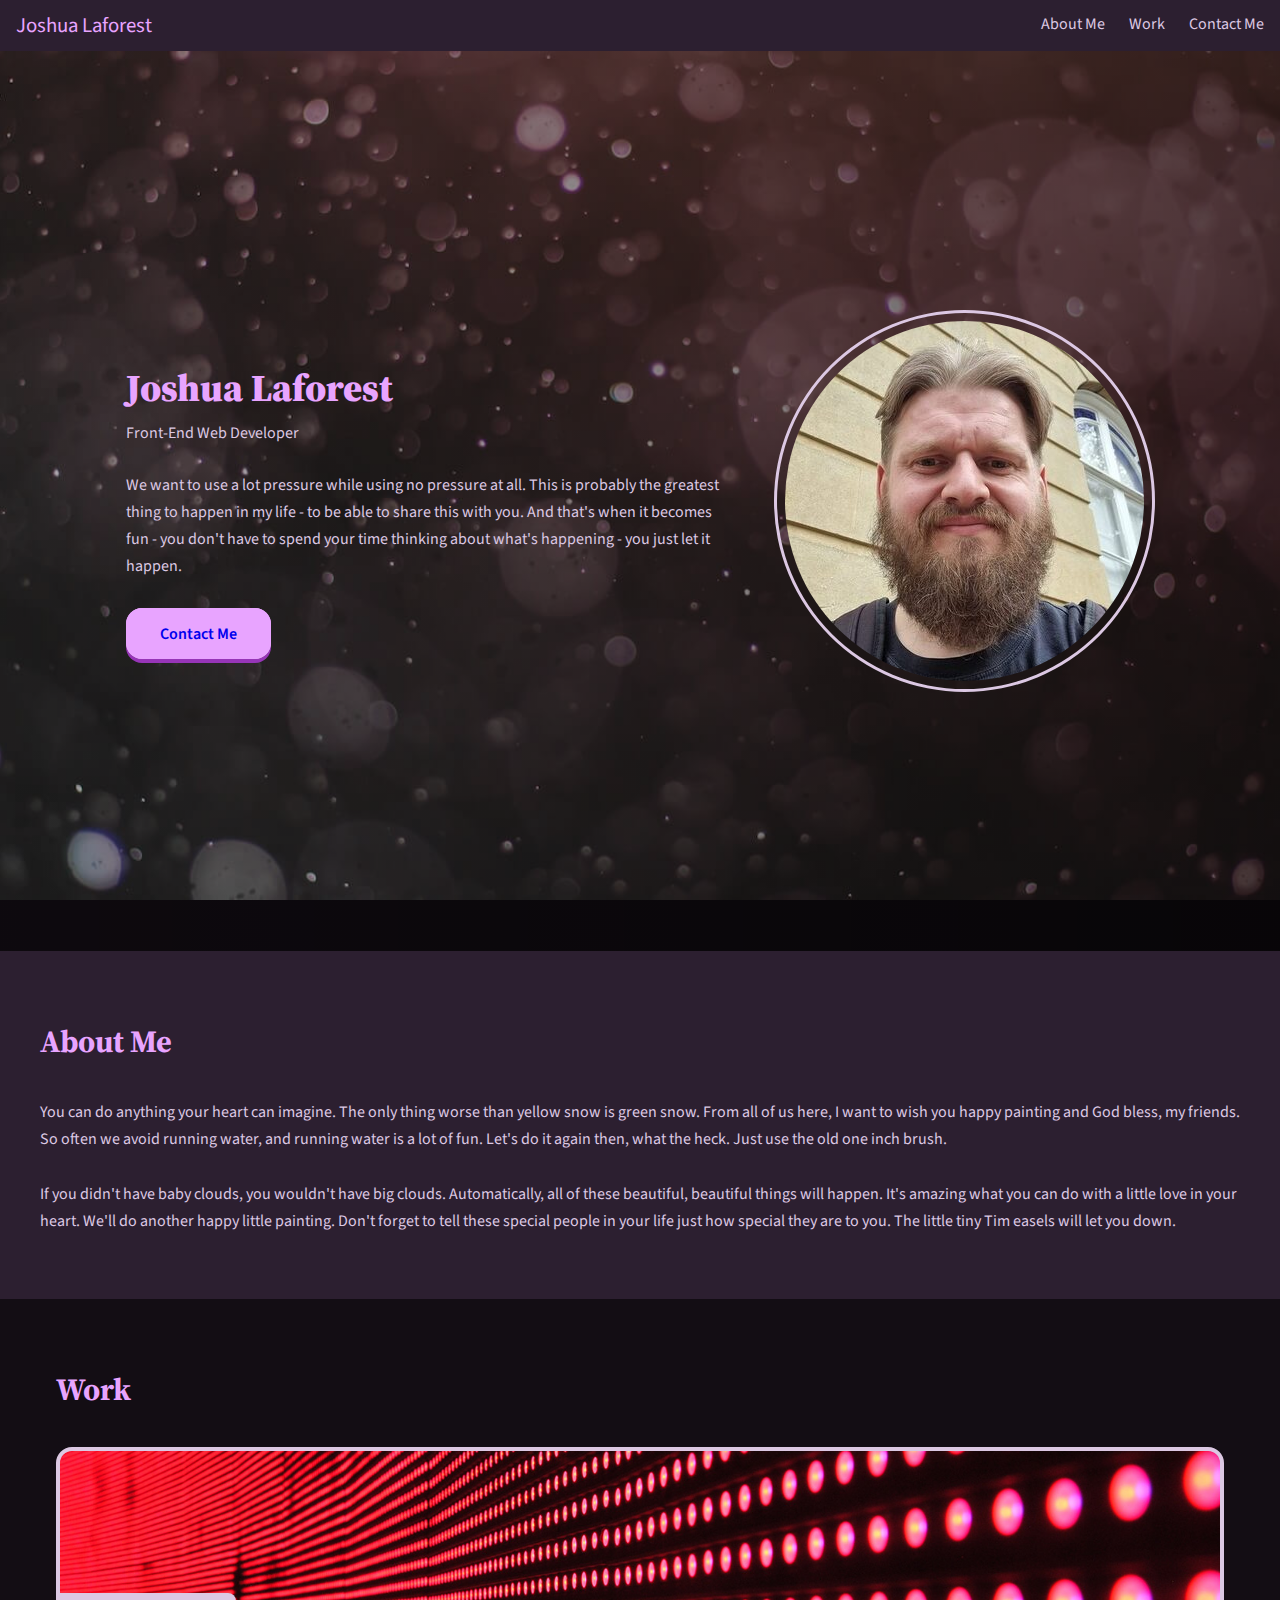
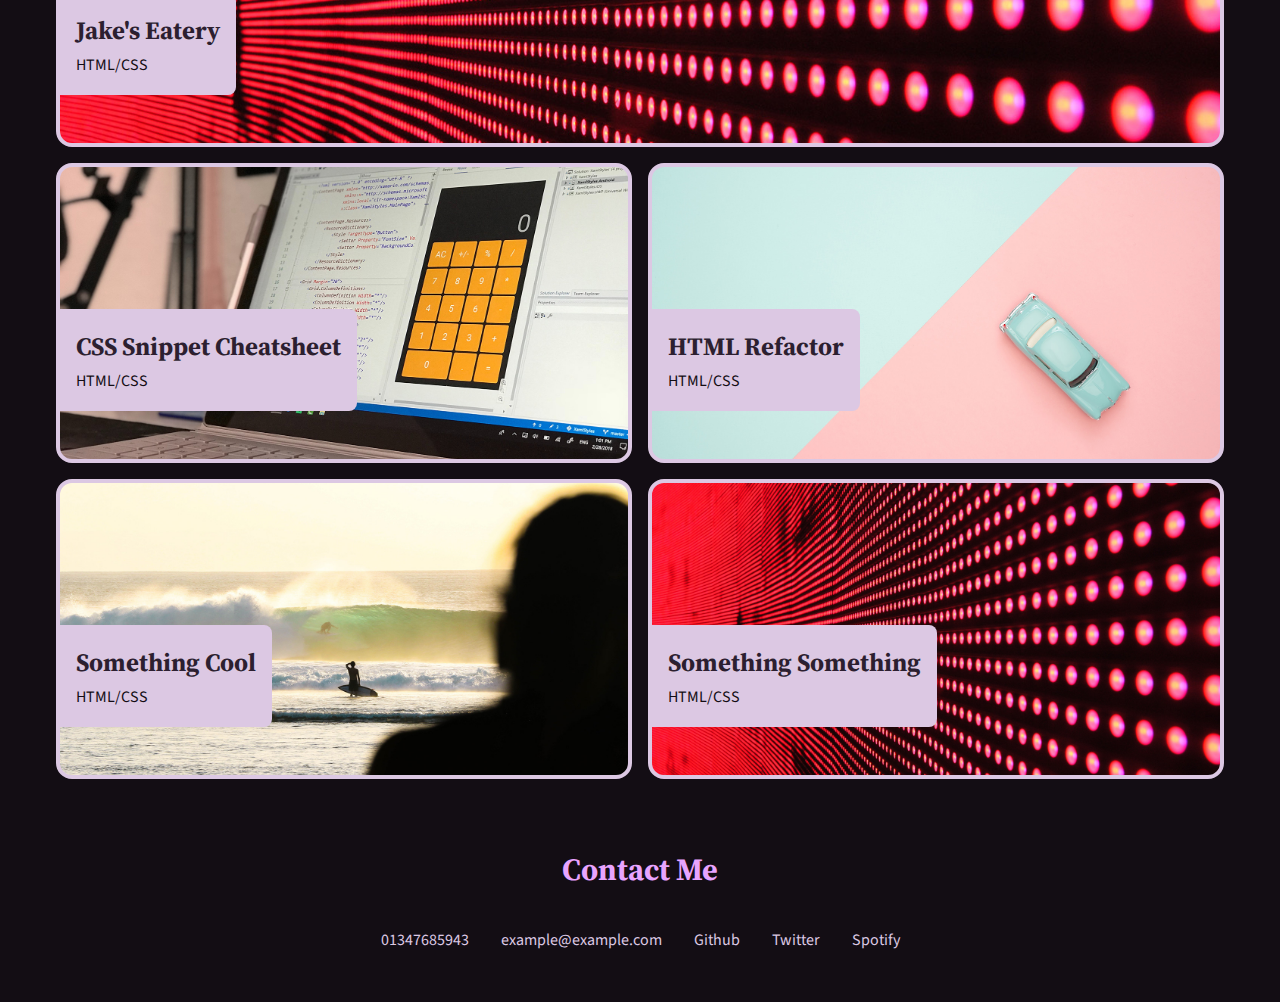
==== commit b2efc8f8: "button hover effects" ====
--- a/starter/index.html
+++ b/starter/index.html
@@ -20,19 +20,23 @@
     </header>
 
     <!-- hero banner -->
-    <section class="hero container">
+    <section class="hero container-lg">
       <div>
-      <div class="heroHeader">
-        <h1 class="heroTitle">Joshua Laforest</h1>
-        <p class="heroSubTitle">Front-End Web Developer</p>
+        <div class="heroHeader">
+          <h1 class="heroTitle">Joshua Laforest</h1>
+          <p class="heroSubTitle">Front-End Web Developer</p>
+        </div>
+        <div class="heroContent">
+          <p class="heroParagraph">
+            We want to use a lot pressure while using no pressure at all. This
+            is probably the greatest thing to happen in my life - to be able to
+            share this with you. And that's when it becomes fun - you don't have
+            to spend your time thinking about what's happening - you just let it
+            happen.
+          </p>
+          <a href="#" class="btn" role="button">contact me</a>
+        </div>
       </div>
-      <div class="heroContent">
-        <p class="heroParagraph">
-          We want to use a lot pressure while using no pressure at all. This is probably the greatest thing to happen in my life - to be able to share this with you. And that's when it becomes fun - you don't have to spend your time thinking about what's happening - you just let it happen.
-        </p>
-        <button>contact me</button>
-      </div>
-    </div>
       <img src="./images/avatar.jpg" alt="joshua laforest" class="heroImg" />
     </section>
 
@@ -40,60 +44,65 @@
       <!-- about me -->
       <section class="about-section" id="about">
         <div class="container-sml">
-        <h2>About Me</h2>
-        <p>
-          You can do anything your heart can imagine. The only thing worse than
-          yellow snow is green snow. From all of us here, I want to wish you
-          happy painting and God bless, my friends. So often we avoid running
-          water, and running water is a lot of fun. Let's do it again then, what
-          the heck. Just use the old one inch brush.
-        </p>
-        <br>
-        <p>
-          If you didn't have baby clouds, you wouldn't have big clouds.
-          Automatically, all of these beautiful, beautiful things will happen.
-          It's amazing what you can do with a little love in your heart. We'll
-          do another happy little painting. Don't forget to tell these special
-          people in your life just how special they are to you. The little tiny
-          Tim easels will let you down.
-        </p>
-      </div>
+          <h2>About Me</h2>
+          <p>
+            You can do anything your heart can imagine. The only thing worse
+            than yellow snow is green snow. From all of us here, I want to wish
+            you happy painting and God bless, my friends. So often we avoid
+            running water, and running water is a lot of fun. Let's do it again
+            then, what the heck. Just use the old one inch brush.
+          </p>
+          <br />
+          <p>
+            If you didn't have baby clouds, you wouldn't have big clouds.
+            Automatically, all of these beautiful, beautiful things will happen.
+            It's amazing what you can do with a little love in your heart. We'll
+            do another happy little painting. Don't forget to tell these special
+            people in your life just how special they are to you. The little
+            tiny Tim easels will let you down.
+          </p>
+        </div>
       </section>
 
       <!-- portfolio container -->
       <section class="page-section container-sml" id="work">
         <h2>Work</h2>
         <div class="work-grid">
-          <div class="work-grid-item" id="projectOne">
-            <header>
-              <h3>Jake's Eatery</h3>
-              <p>HTML/CSS</p>
-            </header>
-          </div>
-          <div class="work-grid-item" id="projectTwo">
-            <header>
-              <h3>CSS Snippet Cheatsheet</h3>
-              <p>HTML/CSS</p>
-            </header>
-          </div>
-          <div class="work-grid-item" id="projectThree">
-            <header>
-              <h3>HTML Refactor</h3>
-              <p>HTML/CSS</p>
-            </header>
-          </div>
-          <div class="work-grid-item" id="projectFour">
-            <header>
-              <h3>Something Cool</h3>
-              <p>HTML/CSS</p>
-            </header>
-          </div>
-          <div class="work-grid-item" id="projectFive">
-            <header>
-              <h3>Something Something</h3>
-              <p>HTML/CSS</p>
-            </header>
-          </div>
+            <div class="work-grid-item" id="projectOne">
+              <a href="https://joshlaforest.github.io/jakes-eatery/" target="_blank"></a>
+              <header>
+                <h3>Jake's Eatery</h3>
+                <p>HTML/CSS</p>
+              </header>
+            </div>
+            <div class="work-grid-item" id="projectTwo">
+              <a href=""></a>
+              <header>
+                <h3>CSS Snippet Cheatsheet</h3>
+                <p>HTML/CSS</p>
+              </header>
+            </div>
+            <div class="work-grid-item" id="projectThree">
+              <a href="https://joshlaforest.github.io/HTML-refactor/" target="_blank"></a>
+              <header>
+                <h3>HTML Refactor</h3>
+                <p>HTML/CSS</p>
+              </header>
+            </div>
+            <div class="work-grid-item" id="projectFour">
+              <a href="#"></a>
+              <header>
+                <h3>Something Cool</h3>
+                <p>HTML/CSS</p>
+              </header>
+            </div>
+            <div class="work-grid-item" id="projectFive">
+              <a href="#"></a>
+              <header>
+                <h3>Something Something</h3>
+                <p>HTML/CSS</p>
+              </header>
+            </div>
         </div>
       </section>
 
--- a/starter/css/style.css
+++ b/starter/css/style.css
@@ -1,3 +1,5 @@
+@import url('https://fonts.googleapis.com/css2?family=Source+Sans+Pro:wght@400;600&family=Source+Serif+Pro:wght@600&display=swap');
+
 :root {
   --bg-color: #130D14;
   --lighter-bg-color: #2C1F30;
@@ -12,7 +14,7 @@
 body {
   margin: 0;
   padding: 0;
-  font-family: 'Trebuchet MS', 'Lucida Sans Unicode', 'Lucida Grande', 'Lucida Sans', Arial, sans-serif;
+  font-family: 'Source Sans Pro', sans-serif;
   line-height: 1.7;
   background-color: var(--bg-color);
   color: var(--text-color);
@@ -26,6 +28,7 @@
 h6 {
   margin: 0;
   color: var(--accent);
+  font-family: 'Source Serif Pro', serif;
 }
 
 h2 {
@@ -51,12 +54,26 @@
   padding: 1em;
 }
 
-button {
+.btn {
   background-color: var(--accent);
+  text-decoration: none;
   padding: .8em 2em;
   border-radius: 1em;
+  border: solid 2px var(--accent);
   font-size: inherit;
+  font-weight: 600;
   text-transform: capitalize;
+  box-shadow: 0 4px 0 0 rgb(151, 53, 184);
+  transition: 
+  transform ease .1s,
+  box-shadow ease .1s
+  ;
+}
+
+.btn:active {
+  transform: translateY(-2px);
+  box-shadow: 0 2px 0 0 rgb(151, 53, 184);
+  color: var(--bg-color);
 }
 
 .container-lg {
@@ -83,6 +100,9 @@
 }
 
 .navbar {
+  position: sticky;
+  top: 0;
+  z-index: 99;
   display: flex;
   justify-content: space-between;
   align-items: center;
@@ -104,10 +124,14 @@
 .hero {
   padding: 4em 1em;
   display: flex;
-  flex-direction: column-reverse;
   justify-content: center;
   align-items: center;
-  gap: 2em;
+  gap: 3em;
+  background: linear-gradient(to right, rgba(0,0,0, .3), rgba(0,0,0, .6)),
+  url(/starter/images/hero-bg.jpg) no-repeat center fixed;
+  background-size: cover;
+  height: 100vh;
+  width: 100vw;
 }
 
 .heroHeader {
@@ -115,18 +139,18 @@
 }
 
 .heroTitle {
-  font-size: 2.5em;
+  font-size: clamp(1.8rem, 1.5667rem + 1.0370vw, 2.5rem);
   font-weight: 900;
 }
 
 .heroParagraph {
   width: 100%;
   max-width: 600px;
-  margin-bottom: 1.5em;
+  margin-bottom: 2.5em;
 }
 
 .heroImg {
-  border-radius: 15em 15em 0 0;
+  border-radius: 50%;
   padding: .5em;
   border: solid 3px var(--text-color);
 }
@@ -155,10 +179,17 @@
 }
 
 .work-grid-item {
+  position: relative;
   border-radius: 1em;
   border: solid .3em var(--text-color);
   display: flex;
   align-items: flex-end;
+}
+
+.work-grid-item a {
+  position: absolute;
+  height: 100%;
+  width: 100%;
 }
 
 .work-grid-item header {
@@ -213,11 +244,57 @@
   display: flex;
   justify-content: center;
   flex-wrap: wrap;
-  gap: 2em;
+  gap: .5em 2em;
   margin-bottom: 3em;
+  padding: 0 .5em;
 }
 
 #contact a {
   text-decoration: none;
   color: var(--text-color);
+}
+
+@media screen and (max-width: 850px) {
+  .hero {
+    padding: 3em 1em;
+    flex-direction: column-reverse;
+    text-align: center;
+    gap: 2em;
+  }
+
+  .about-section {
+    padding: 2em 1em;
+  }
+}
+
+@media screen and (max-width: 650px) {
+  .work-grid {
+    grid-template-columns: 1fr;
+  grid-template-rows: repeat(5, 18.75em);
+  grid-template-areas: 
+  "projectOne"
+  "projectTwo"
+  "projectThree"
+  "projectFour"
+  "projectFive"
+  ;
+  }
+}
+
+@media screen and (max-width: 500px) {
+  .hero {
+    padding: 2em 1em;
+  }
+
+  .navbar {
+    flex-direction: column;
+  }
+
+  .about-section {
+    margin-bottom: 2em;
+  }
+
+  #work {
+    margin-bottom: 2em;
+  }
 }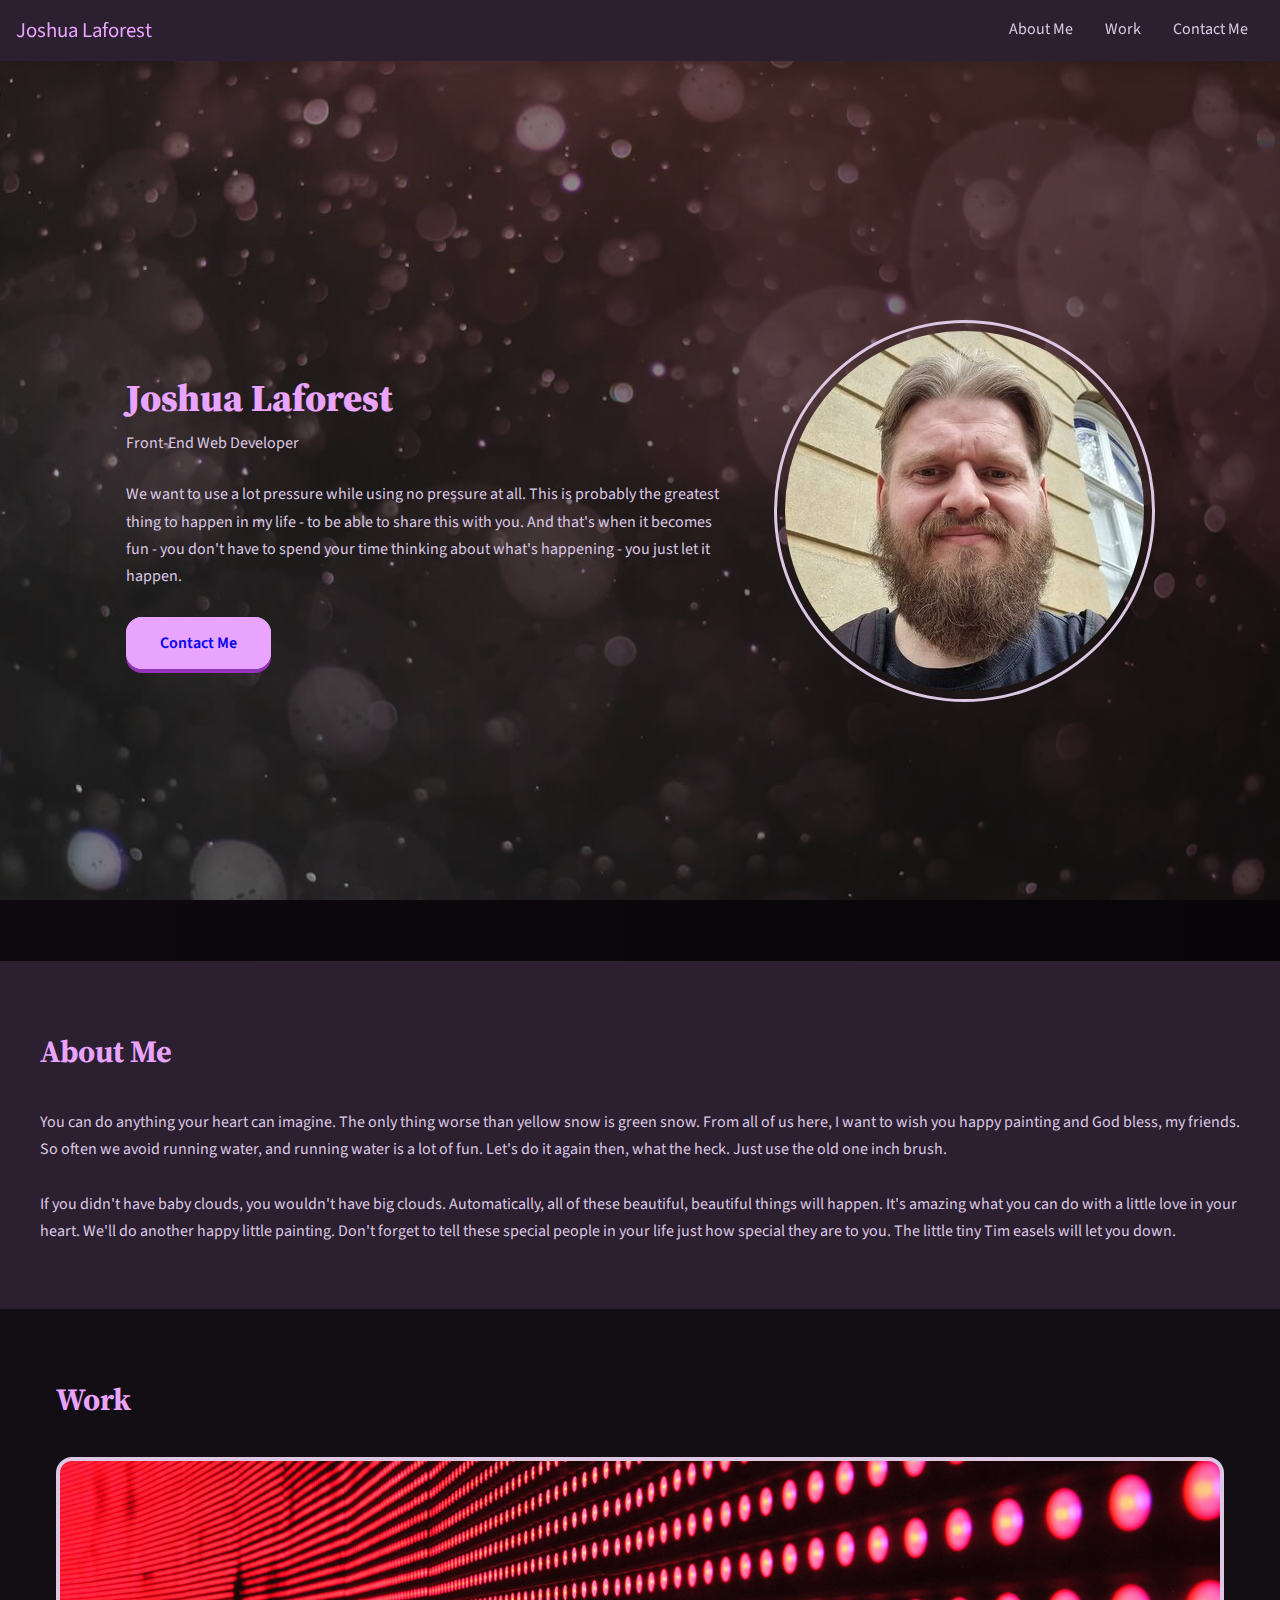
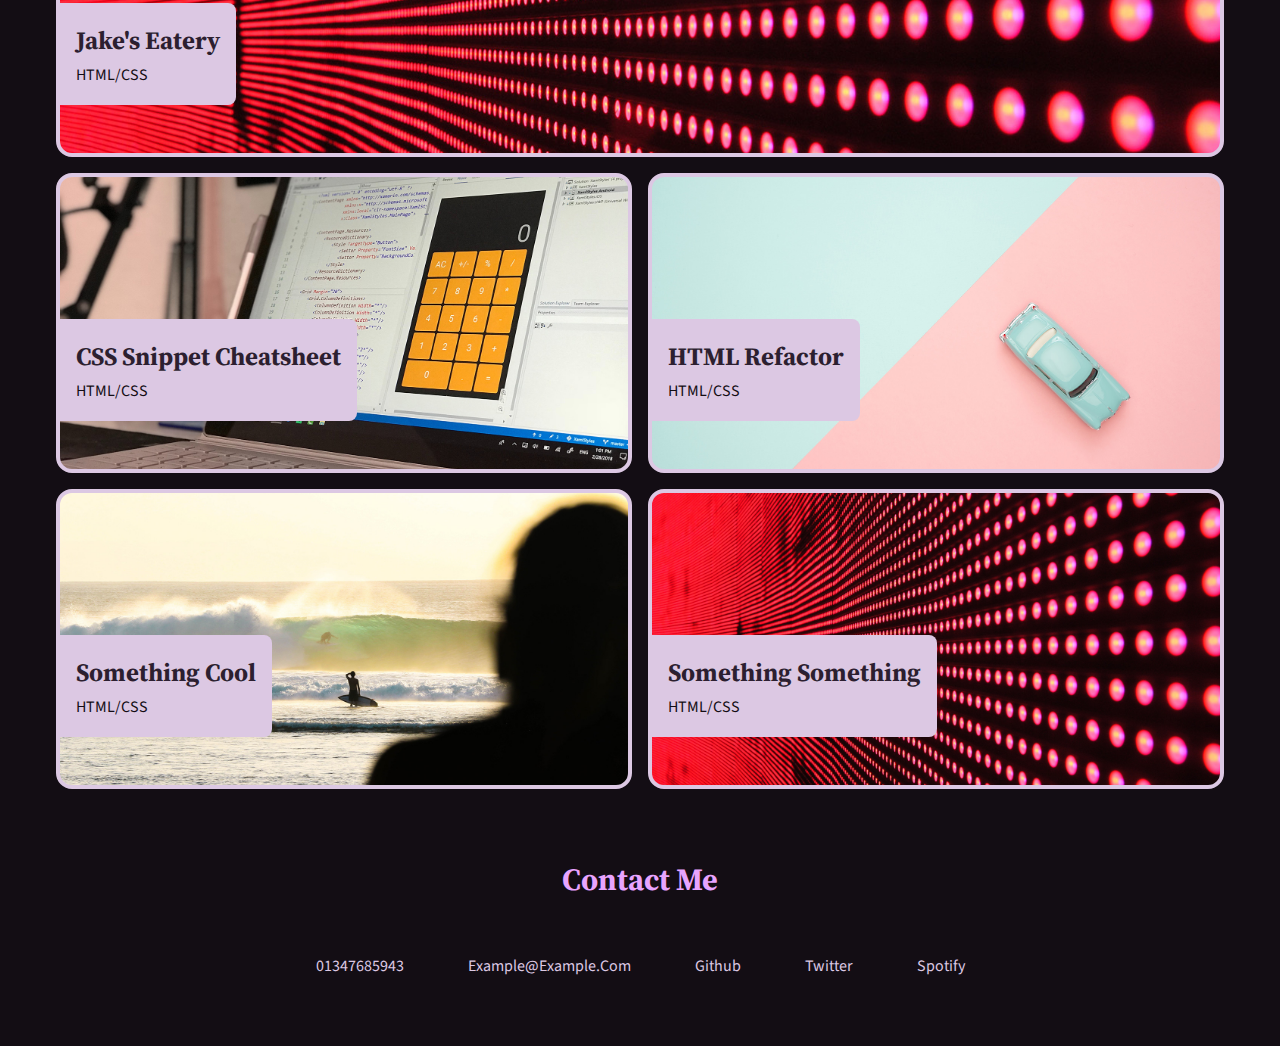
==== commit 076586eb: "styled links and tweaked responsiveness" ====
--- a/starter/index.html
+++ b/starter/index.html
@@ -13,9 +13,9 @@
     <header class="navbar container-lg">
       <p class="brand">Joshua Laforest</p>
       <nav class="navMenu">
-        <a href="#about" class="navLink">about me</a>
-        <a href="#work" class="navLink">work</a>
-        <a href="#contact" class="navLink">contact me</a>
+        <a href="#about" class="link">about me</a>
+        <a href="#work" class="link">work</a>
+        <a href="#contact" class="link">contact me</a>
       </nav>
     </header>
 
@@ -110,11 +110,11 @@
       <section class="page-section contact container" id="contact">
         <h2>Contact Me</h2>
         <div>
-          <a href="">01347685943</a>
-          <a href="">example@example.com</a>
-          <a href="">Github</a>
-          <a href="">Twitter</a>
-          <a href="">Spotify</a>
+          <a href="#" class="link">01347685943</a>
+          <a href="#" class="link">example@example.com</a>
+          <a href="#" class="link">Github</a>
+          <a href="#" class="link">Twitter</a>
+          <a href="#" class="link">Spotify</a>
         </div>
       </section>
     </main>
--- a/starter/css/style.css
+++ b/starter/css/style.css
@@ -97,6 +97,8 @@
 .brand {
   font-size: 1.3em;
   color: var(--accent);
+  padding: 0;
+  align-self: center;
 }
 
 .navbar {
@@ -105,20 +107,26 @@
   z-index: 99;
   display: flex;
   justify-content: space-between;
-  align-items: center;
-  padding: .5em 1em;
+  align-items: stretch;
+  padding: 0 1em;
+  box-shadow: 0 4px 20px 0 rgba(0,0,0,.2);
 }
 
 .navMenu {
-  display: flex;
-  gap: 1.5em; 
-}
-
-.navLink {
+  display: flex; 
+}
+
+.link {
   text-decoration: none;
   color: var(--text-color);
   text-transform: capitalize;
   border-bottom: solid 2px transparent;
+  padding: 1em;
+}
+
+.link:hover {
+  color: var(--accent);
+  border-bottom: solid 2px var(--accent);
 }
 
 .hero {
@@ -288,6 +296,12 @@
 
   .navbar {
     flex-direction: column;
+    align-items: center;
+    padding-top: .5em;
+  }
+
+  .link {
+    padding: .5em 1em;
   }
 
   .about-section {
@@ -297,4 +311,14 @@
   #work {
     margin-bottom: 2em;
   }
+}
+
+@media screen and (max-width: 350px) {
+  .navbar {
+    padding: .5em;
+  }
+
+  .link {
+    padding: .5em;
+  }
 }